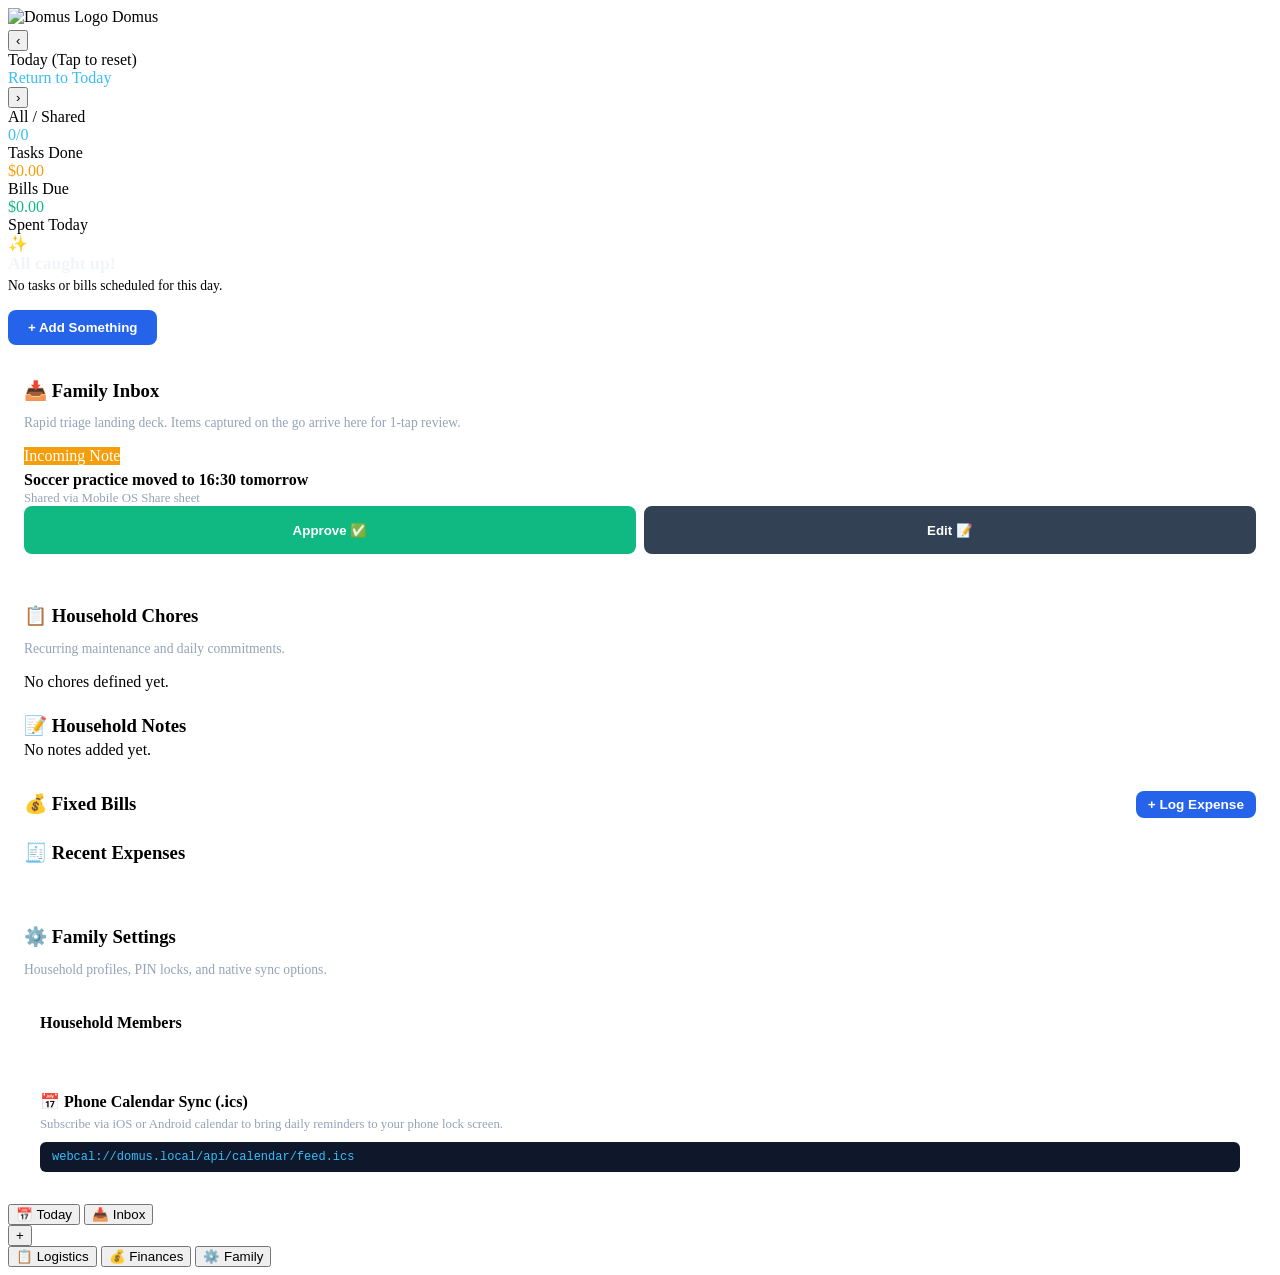
==== app/static/index.html @ 24862ac1 "feat: initial commit - Domus Phase 1 PWA foundation" ====
<!DOCTYPE html>
<html lang="en" data-theme="dark">
<head>
  <meta charset="UTF-8">
  <meta name="viewport" content="width=device-width, initial-scale=1.0, maximum-scale=1.0, user-scalable=no, viewport-fit=cover">
  <title>Domus - Your Home, Organised</title>
  
  <!-- PWA & Mobile Meta Tags -->
  <meta name="theme-color" content="#0f172a">
  <meta name="apple-mobile-web-app-capable" content="yes">
  <meta name="apple-mobile-web-app-status-bar-style" content="black-translucent">
  <link rel="manifest" href="/manifest.json">
  <link rel="icon" type="image/svg+xml" href="/static/icons/icon.svg">

  <!-- Vendored Core Libraries (100% Offline Capable) -->
  <link rel="stylesheet" href="/static/vendor/pico.min.css">
  <link rel="stylesheet" href="/static/css/app.css">
  <script src="/static/vendor/dexie.min.js"></script>
  <script src="/static/js/db.js"></script>
  <script src="/static/js/api.js"></script>
  <script defer src="/static/vendor/alpine.min.js"></script>
  <script src="/static/js/app.js"></script>
</head>
<body x-data="domusApp()">

  <!-- Sticky Top Header -->
  <header class="top-header">
    <div class="brand-title">
      <img src="/static/icons/icon.svg" class="brand-icon" alt="Domus Logo">
      <span>Domus</span>
    </div>

    <div style="display: flex; align-items: center; gap: 8px;">
      <!-- Offline Banner Pill (UX Directive 4) -->
      <span x-show="isOffline" class="offline-pill" style="display: none;" x-cloak>
        ⚡ Offline
      </span>

      <!-- Profile Avatar / Login Button -->
      <template x-if="currentMember">
        <button 
          @click="openPinModal(currentMember)" 
          class="badge-tag" 
          :style="'background: ' + currentMember.avatar_color + '; color: white; border: none; padding: 6px 12px; cursor: pointer; border-radius: 9999px; font-weight: 700;'"
          x-text="currentMember.name">
        </button>
      </template>
      <template x-if="!currentMember">
        <button 
          @click="openPinModal()" 
          class="badge-tag" 
          style="background: #334155; color: white; border: none; padding: 6px 12px; cursor: pointer; border-radius: 9999px;">
          🔑 PIN Login
        </button>
      </template>
    </div>
  </header>

  <!-- ============================================================== -->
  <!-- TAB 1: TODAY / UNIFIED TIMELINE                                -->
  <!-- ============================================================== -->
  <main x-show="activeTab === 'today'" style="padding-top: 4px;">
    <!-- Day Scrubber -->
    <div class="day-scrubber">
      <button class="scrub-btn" @click="setDate(-1)" aria-label="Previous Day">‹</button>
      <div @click="resetToToday()" style="cursor: pointer;">
        <div class="scrub-date" x-text="formatDisplayDate(currentDate)"></div>
        <div class="scrub-sub" x-show="currentDate === todayDate">Today (Tap to reset)</div>
        <div class="scrub-sub" x-show="currentDate !== todayDate" style="color: #38bdf8;">Return to Today</div>
      </div>
      <button class="scrub-btn" @click="setDate(1)" aria-label="Next Day">›</button>
    </div>

    <!-- Filter Bar: All / Shared vs Mine -->
    <div class="view-filter-bar">
      <div 
        class="filter-pill" 
        :class="{ 'active': filterView === 'all' }" 
        @click="setFilter('all')">
        All / Shared
      </div>
      <div 
        class="filter-pill" 
        :class="{ 'active': filterView === 'mine' }" 
        @click="setFilter('mine')">
        <span x-text="currentMember ? currentMember.name + '\'s View' : 'My View'"></span>
      </div>
    </div>

    <!-- Summary Metrics -->
    <div class="metrics-grid">
      <div class="metric-card">
        <div class="metric-val" style="color: #38bdf8;" x-text="timeline.summary.completed_tasks + '/' + timeline.summary.total_tasks">0/0</div>
        <div class="metric-label">Tasks Done</div>
      </div>
      <div class="metric-card">
        <div class="metric-val" style="color: #f59e0b;" x-text="formatCurrency(timeline.summary.total_due_bills_amount)">$0.00</div>
        <div class="metric-label">Bills Due</div>
      </div>
      <div class="metric-card">
        <div class="metric-val" style="color: #10b981;" x-text="formatCurrency(timeline.summary.total_spent_today)">$0.00</div>
        <div class="metric-label">Spent Today</div>
      </div>
    </div>

    <!-- Unified Chronological Stream -->
    <div class="timeline-stream">
      <template x-for="item in timeline.items" :key="item.id">
        <div 
          class="timeline-item" 
          :class="{
            'overdue': item.is_overdue,
            'due-bill': item.item_type === 'bill',
            'completed': item.is_completed
          }">
          
          <!-- Checkbox Touch Target (48x48px touch target) -->
          <template x-if="item.item_type === 'task'">
            <div class="item-check-target" @click="toggleTask(item)">
              <div class="custom-checkbox" :class="{ 'checked': item.is_completed }">
                <span x-show="item.is_completed">✓</span>
              </div>
            </div>
          </template>

          <!-- Chore Icon Target -->
          <template x-if="item.item_type === 'chore'">
            <div class="item-check-target">
              <span style="font-size: 1.3rem;">🧹</span>
            </div>
          </template>

          <!-- Bill Icon Target -->
          <template x-if="item.item_type === 'bill'">
            <div class="item-check-target">
              <span style="font-size: 1.3rem;">💳</span>
            </div>
          </template>

          <!-- Expense Icon Target -->
          <template x-if="item.item_type === 'expense'">
            <div class="item-check-target">
              <span style="font-size: 1.3rem;">🛒</span>
            </div>
          </template>

          <!-- Item Body -->
          <div class="item-content">
            <p class="item-title" :class="{ 'strikethrough': item.is_completed }" x-text="item.title"></p>
            <div class="item-meta">
              <template x-if="item.is_overdue">
                <span class="badge-tag" style="background: #ef4444; color: white;">OVERDUE</span>
              </template>
              <template x-if="item.time_str">
                <span class="badge-tag" style="background: #334155; color: #e2e8f0;" x-text="item.time_str"></span>
              </template>
              <template x-if="item.badge">
                <span 
                  class="badge-tag" 
                  :style="'background: ' + (item.badge_color || '#475569') + '; color: white;'" 
                  x-text="item.badge">
                </span>
              </template>
              <template x-if="item.category && item.item_type !== 'task'">
                <span style="color: #94a3b8;" x-text="item.category"></span>
              </template>
            </div>
          </div>

          <!-- Currency Amount (if bill or expense) -->
          <template x-if="item.amount !== null && item.amount !== undefined">
            <div class="amount-text" x-text="formatCurrency(item.amount)"></div>
          </template>
        </div>
      </template>

      <!-- Empty State -->
      <div class="empty-state" x-show="timeline.items.length === 0">
        <div class="empty-state-icon">✨</div>
        <div style="font-weight: 600; font-size: 1.1rem; color: #f1f5f9;">All caught up!</div>
        <div style="font-size: 0.85rem; margin-top: 4px;">No tasks or bills scheduled for this day.</div>
        <button 
          @click="openAddSheet('task')" 
          style="margin-top: 16px; background: #2563eb; color: white; border: none; border-radius: 8px; padding: 10px 20px; font-weight: 600; cursor: pointer;">
          + Add Something
        </button>
      </div>
    </div>
  </main>

  <!-- ============================================================== -->
  <!-- TAB 2: INBOX (TRIAGE QUEUE - UX DIRECTIVE 1 & 2)               -->
  <!-- ============================================================== -->
  <main x-show="activeTab === 'inbox'" style="padding: 16px;" x-cloak>
    <h3 style="margin-bottom: 4px;">📥 Family Inbox</h3>
    <p style="font-size: 0.85rem; color: #94a3b8; margin-bottom: 16px;">
      Rapid triage landing deck. Items captured on the go arrive here for 1-tap review.
    </p>

    <!-- Example triage cards demonstrating UX Directive 1 (48x48 touch targets) -->
    <div class="timeline-stream" style="padding: 0;">
      <div class="timeline-item" style="flex-direction: column; align-items: stretch; gap: 12px;">
        <div style="display: flex; justify-content: space-between; align-items: flex-start;">
          <div>
            <span class="badge-tag" style="background: #f59e0b; color: white; margin-bottom: 6px; display: inline-block;">Incoming Note</span>
            <div style="font-weight: 700; font-size: 1rem;">Soccer practice moved to 16:30 tomorrow</div>
            <div style="font-size: 0.8rem; color: #94a3b8; margin-top: 2px;">Shared via Mobile OS Share sheet</div>
          </div>
        </div>
        <div style="display: flex; gap: 8px;">
          <button style="flex: 1; height: 48px; background: #10b981; color: white; border: none; border-radius: 8px; font-weight: 700; cursor: pointer;">
            Approve ✅
          </button>
          <button style="flex: 1; height: 48px; background: #334155; color: white; border: none; border-radius: 8px; font-weight: 700; cursor: pointer;">
            Edit 📝
          </button>
        </div>
      </div>
    </div>
  </main>

  <!-- ============================================================== -->
  <!-- TAB 3: LOGISTICS (CHORES & NOTES)                               -->
  <!-- ============================================================== -->
  <main x-show="activeTab === 'logistics'" style="padding: 16px;" x-cloak>
    <h3 style="margin-bottom: 4px;">📋 Household Chores</h3>
    <p style="font-size: 0.85rem; color: #94a3b8; margin-bottom: 16px;">
      Recurring maintenance and daily commitments.
    </p>

    <div class="timeline-stream" style="padding: 0; margin-bottom: 24px;">
      <template x-for="chore in chores" :key="chore.id">
        <div class="timeline-item" style="justify-content: space-between;">
          <div style="display: flex; align-items: center; gap: 12px;">
            <span style="font-size: 1.4rem;">🧹</span>
            <div>
              <div style="font-weight: 600;" x-text="chore.title"></div>
              <div style="font-size: 0.75rem; color: #94a3b8;">
                <span class="badge-tag" style="background: #334155; color: white;" x-text="chore.recurrence"></span>
                <span>Due: </span><span x-text="chore.next_due_date"></span>
              </div>
            </div>
          </div>
          <button 
            @click="completeChoreItem(chore.id)"
            style="background: #10b981; color: white; border: none; padding: 8px 16px; border-radius: 8px; font-weight: 700; cursor: pointer; min-height: 44px;">
            Done ✓
          </button>
        </div>
      </template>

      <div class="empty-state" x-show="chores.length === 0">
        <div>No chores defined yet.</div>
      </div>
    </div>

    <h3 style="margin-bottom: 4px;">📝 Household Notes</h3>
    <div class="timeline-stream" style="padding: 0;">
      <template x-for="note in notes" :key="note.id">
        <div class="timeline-item" style="flex-direction: column; align-items: stretch;">
          <div style="display: flex; justify-content: space-between;">
            <div style="font-weight: 700;" x-text="note.title"></div>
            <span class="badge-tag" style="background: #334155; color: white;" x-text="note.category"></span>
          </div>
          <div style="font-size: 0.85rem; color: #cbd5e1; margin-top: 4px;" x-text="note.content"></div>
        </div>
      </template>
      <div class="empty-state" x-show="notes.length === 0">
        <div>No notes added yet.</div>
      </div>
    </div>
  </main>

  <!-- ============================================================== -->
  <!-- TAB 4: FINANCES (LEDGER & FIXED COMMITMENTS)                   -->
  <!-- ============================================================== -->
  <main x-show="activeTab === 'finances'" style="padding: 16px;" x-cloak>
    <div style="display: flex; justify-content: space-between; align-items: center; margin-bottom: 12px;">
      <h3 style="margin: 0;">💰 Fixed Bills</h3>
      <button @click="openAddSheet('expense')" style="background: #2563eb; color: white; border: none; padding: 6px 12px; border-radius: 8px; font-size: 0.85rem; font-weight: 600; cursor: pointer;">
        + Log Expense
      </button>
    </div>

    <!-- Bills List -->
    <div class="timeline-stream" style="padding: 0; margin-bottom: 24px;">
      <template x-for="bill in bills" :key="bill.id">
        <div class="timeline-item" style="justify-content: space-between;">
          <div style="display: flex; align-items: center; gap: 12px;">
            <span style="font-size: 1.4rem;">💳</span>
            <div>
              <div style="font-weight: 600;" x-text="bill.title"></div>
              <div style="font-size: 0.75rem; color: #94a3b8;">
                Due Day <span x-text="bill.due_day_of_month"></span> • <span x-text="bill.category"></span>
              </div>
            </div>
          </div>
          <div style="text-align: right;">
            <div class="amount-text" x-text="formatCurrency(bill.amount)"></div>
            <span class="badge-tag" :style="bill.is_auto_pay ? 'background: #10b981; color: white;' : 'background: #f59e0b; color: white;'" x-text="bill.is_auto_pay ? 'Auto-Pay' : 'Manual'"></span>
          </div>
        </div>
      </template>
    </div>

    <!-- Recent Expenses -->
    <h3 style="margin-bottom: 12px;">🧾 Recent Expenses</h3>
    <div class="timeline-stream" style="padding: 0;">
      <template x-for="exp in expenses" :key="exp.id">
        <div class="timeline-item" style="justify-content: space-between;">
          <div style="display: flex; align-items: center; gap: 12px;">
            <span style="font-size: 1.4rem;">🛒</span>
            <div>
              <div style="font-weight: 600;" x-text="exp.title"></div>
              <div style="font-size: 0.75rem; color: #94a3b8;">
                <span x-text="exp.date"></span> • <span x-text="exp.category"></span>
              </div>
            </div>
          </div>
          <div class="amount-text" x-text="formatCurrency(exp.amount)"></div>
        </div>
      </template>
    </div>
  </main>

  <!-- ============================================================== -->
  <!-- TAB 5: FAMILY & SETTINGS                                       -->
  <!-- ============================================================== -->
  <main x-show="activeTab === 'family'" style="padding: 16px;" x-cloak>
    <h3 style="margin-bottom: 4px;">⚙️ Family Settings</h3>
    <p style="font-size: 0.85rem; color: #94a3b8; margin-bottom: 20px;">
      Household profiles, PIN locks, and native sync options.
    </p>

    <!-- Profiles List -->
    <div class="metric-card" style="text-align: left; padding: 16px; margin-bottom: 16px;">
      <div style="font-weight: 700; font-size: 1rem; margin-bottom: 12px;">Household Members</div>
      <div style="display: flex; flex-direction: column; gap: 10px;">
        <template x-for="p in profiles" :key="p.id">
          <div style="display: flex; justify-content: space-between; align-items: center; padding: 8px 0; border-bottom: 1px solid rgba(255,255,255,0.05);">
            <div style="display: flex; align-items: center; gap: 10px;">
              <div :style="'width: 14px; height: 14px; border-radius: 50%; background: ' + p.avatar_color"></div>
              <span style="font-weight: 600;" x-text="p.name"></span>
              <span x-show="currentMember && currentMember.id === p.id" class="badge-tag" style="background: #2563eb; color: white;">Active Device</span>
            </div>
            <button 
              @click="openPinModal(p)" 
              style="background: #334155; color: white; border: none; padding: 6px 12px; border-radius: 6px; font-size: 0.8rem; cursor: pointer;">
              Switch to PIN
            </button>
          </div>
        </template>
      </div>
    </div>

    <!-- Native Webcal Feed Placeholder (Phase 4 integration) -->
    <div class="metric-card" style="text-align: left; padding: 16px;">
      <div style="font-weight: 700; font-size: 1rem; margin-bottom: 6px;">📅 Phone Calendar Sync (.ics)</div>
      <p style="font-size: 0.8rem; color: #94a3b8; margin: 0 0 10px 0;">
        Subscribe via iOS or Android calendar to bring daily reminders to your phone lock screen.
      </p>
      <code style="background: #0f172a; padding: 8px 12px; border-radius: 6px; font-size: 0.75rem; display: block; overflow-x: auto; color: #38bdf8;">
        webcal://domus.local/api/calendar/feed.ics
      </code>
    </div>
  </main>

  <!-- ============================================================== -->
  <!-- BOTTOM NAVIGATION BAR (UX DIRECTIVE 1: THUMB-ANCHORED)        -->
  <!-- ============================================================== -->
  <nav class="bottom-nav">
    <!-- Tab 1: Today -->
    <button class="nav-tab" :class="{ 'active': activeTab === 'today' }" @click="switchTab('today')">
      <span class="nav-tab-icon">📅</span>
      <span>Today</span>
    </button>

    <!-- Tab 2: Inbox -->
    <button class="nav-tab" :class="{ 'active': activeTab === 'inbox' }" @click="switchTab('inbox')">
      <span class="nav-tab-icon">📥</span>
      <span>Inbox</span>
    </button>

    <!-- Center Floating Action Button (+) -->
    <div class="center-fab-wrapper">
      <button class="center-fab" @click="openAddSheet()" aria-label="Quick Add Entry">
        +
      </button>
    </div>

    <!-- Tab 3: Logistics -->
    <button class="nav-tab" :class="{ 'active': activeTab === 'logistics' }" @click="switchTab('logistics')">
      <span class="nav-tab-icon">📋</span>
      <span>Logistics</span>
    </button>

    <!-- Tab 4: Finances -->
    <button class="nav-tab" :class="{ 'active': activeTab === 'finances' }" @click="switchTab('finances')">
      <span class="nav-tab-icon">💰</span>
      <span>Finances</span>
    </button>

    <!-- Tab 5: Family -->
    <button class="nav-tab" :class="{ 'active': activeTab === 'family' }" @click="switchTab('family')">
      <span class="nav-tab-icon">⚙️</span>
      <span>Family</span>
    </button>
  </nav>

  <!-- ============================================================== -->
  <!-- QUICK-ADD BOTTOM SHEET DRAWER (UX DIRECTIVE 1 & 2)             -->
  <!-- ============================================================== -->
  <div 
    class="bottom-sheet-backdrop" 
    x-show="isAddOpen" 
    x-transition.opacity 
    @click.self="closeAddSheet()" 
    style="display: none;" 
    x-cloak>
    
    <div class="bottom-sheet-content" x-transition:enter="transition ease-out duration-200" x-transition:enter-start="transform translate-y-full" x-transition:enter-end="transform translate-y-0">
      <div class="sheet-handle"></div>

      <!-- Quick Toggle: Task vs Expense -->
      <div class="type-toggle-tabs">
        <div class="type-tab" :class="{ 'active': addType === 'task' }" @click="addType = 'task'">
          📝 Task / Chore
        </div>
        <div class="type-tab" :class="{ 'active': addType === 'expense' }" @click="addType = 'expense'">
          💳 Ledger Expense
        </div>
      </div>

      <!-- Form: Quick Task -->
      <template x-if="addType === 'task'">
        <div>
          <label style="font-size: 0.8rem; font-weight: 600; color: #94a3b8;">Task Title</label>
          <input 
            type="text" 
            x-model="newTask.title" 
            placeholder="e.g., Pick up kids from swimming" 
            autofocus
            style="margin-bottom: 12px; height: 48px; border-radius: 8px;">

          <div style="display: flex; gap: 8px; margin-bottom: 12px;">
            <div style="flex: 1;">
              <label style="font-size: 0.8rem; font-weight: 600; color: #94a3b8;">Time (24h)</label>
              <input type="time" x-model="newTask.due_time" style="height: 48px; border-radius: 8px;">
            </div>
            <div style="flex: 1;">
              <label style="font-size: 0.8rem; font-weight: 600; color: #94a3b8;">Assignee</label>
              <select x-model="newTask.assigned_to_id" style="height: 48px; border-radius: 8px;">
                <option :value="null">Shared (All)</option>
                <template x-for="p in profiles" :key="p.id">
                  <option :value="p.id" x-text="p.name"></option>
                </template>
              </select>
            </div>
          </div>
        </div>
      </template>

      <!-- Form: Quick Expense -->
      <template x-if="addType === 'expense'">
        <div>
          <label style="font-size: 0.8rem; font-weight: 600; color: #94a3b8;">Expense Title / Payee</label>
          <input 
            type="text" 
            x-model="newExpense.title" 
            placeholder="e.g., Supermarket groceries" 
            autofocus
            style="margin-bottom: 12px; height: 48px; border-radius: 8px;">

          <div style="display: flex; gap: 8px; margin-bottom: 12px;">
            <div style="flex: 1;">
              <label style="font-size: 0.8rem; font-weight: 600; color: #94a3b8;">Amount ($)</label>
              <input type="number" step="0.01" x-model="newExpense.amount" placeholder="0.00" style="height: 48px; border-radius: 8px;">
            </div>
            <div style="flex: 1;">
              <label style="font-size: 0.8rem; font-weight: 600; color: #94a3b8;">Category</label>
              <select x-model="newExpense.category" style="height: 48px; border-radius: 8px;">
                <option value="Groceries">Groceries</option>
                <option value="Utilities">Utilities</option>
                <option value="Kids">Kids</option>
                <option value="Fuel">Fuel</option>
                <option value="General">General</option>
              </select>
            </div>
          </div>
        </div>
      </template>

      <!-- Submit Button (48px+ touch target) -->
      <button 
        class="touch-btn-submit" 
        :disabled="isSubmitting" 
        @click="submitQuickAdd()">
        <span x-text="isSubmitting ? 'Saving...' : 'Save Entry 💾'"></span>
      </button>
    </div>
  </div>

  <!-- ============================================================== -->
  <!-- PIN AUTH MODAL KEYPAD (ONE-HANDED THUMB FRIENDLY)              -->
  <!-- ============================================================== -->
  <div 
    class="bottom-sheet-backdrop" 
    x-show="isPinModalOpen" 
    x-transition.opacity 
    @click.self="closePinModal()" 
    style="display: none;" 
    x-cloak>
    
    <div class="bottom-sheet-content" style="text-align: center;">
      <div class="sheet-handle"></div>

      <!-- Member Selector -->
      <div style="display: flex; justify-content: center; gap: 12px; margin-bottom: 16px;">
        <template x-for="p in profiles" :key="p.id">
          <div 
            @click="selectProfileForLogin(p)"
            :style="'padding: 8px 16px; border-radius: 9999px; cursor: pointer; font-weight: 700; ' + 
                    (selectedProfileForPin && selectedProfileForPin.id === p.id 
                      ? 'background: ' + p.avatar_color + '; color: white;' 
                      : 'background: #334155; color: #94a3b8;')"
            x-text="p.name">
          </div>
        </template>
      </div>

      <div style="font-size: 0.9rem; color: #94a3b8;">
        Enter 4-digit PIN for <span style="font-weight: 700; color: white;" x-text="selectedProfileForPin ? selectedProfileForPin.name : 'Profile'"></span>
      </div>

      <!-- 4 PIN Dots -->
      <div class="pin-dots">
        <div class="pin-dot" :class="{ 'filled': enteredPin.length >= 1 }"></div>
        <div class="pin-dot" :class="{ 'filled': enteredPin.length >= 2 }"></div>
        <div class="pin-dot" :class="{ 'filled': enteredPin.length >= 3 }"></div>
        <div class="pin-dot" :class="{ 'filled': enteredPin.length >= 4 }"></div>
      </div>

      <!-- Error message -->
      <div x-show="pinError" style="color: #ef4444; font-size: 0.85rem; font-weight: 600; margin-bottom: 8px;" x-text="pinError"></div>

      <!-- Numeric Keypad Grid -->
      <div class="pin-pad-grid">
        <button class="pin-key" @click="enterPinDigit('1')">1</button>
        <button class="pin-key" @click="enterPinDigit('2')">2</button>
        <button class="pin-key" @click="enterPinDigit('3')">3</button>
        <button class="pin-key" @click="enterPinDigit('4')">4</button>
        <button class="pin-key" @click="enterPinDigit('5')">5</button>
        <button class="pin-key" @click="enterPinDigit('6')">6</button>
        <button class="pin-key" @click="enterPinDigit('7')">7</button>
        <button class="pin-key" @click="enterPinDigit('8')">8</button>
        <button class="pin-key" @click="enterPinDigit('9')">9</button>
        <button class="pin-key" style="background: transparent; border: none;"></button>
        <button class="pin-key" @click="enterPinDigit('0')">0</button>
        <button class="pin-key" @click="deletePinDigit()">⌫</button>
      </div>
    </div>
  </div>

</body>
</html>
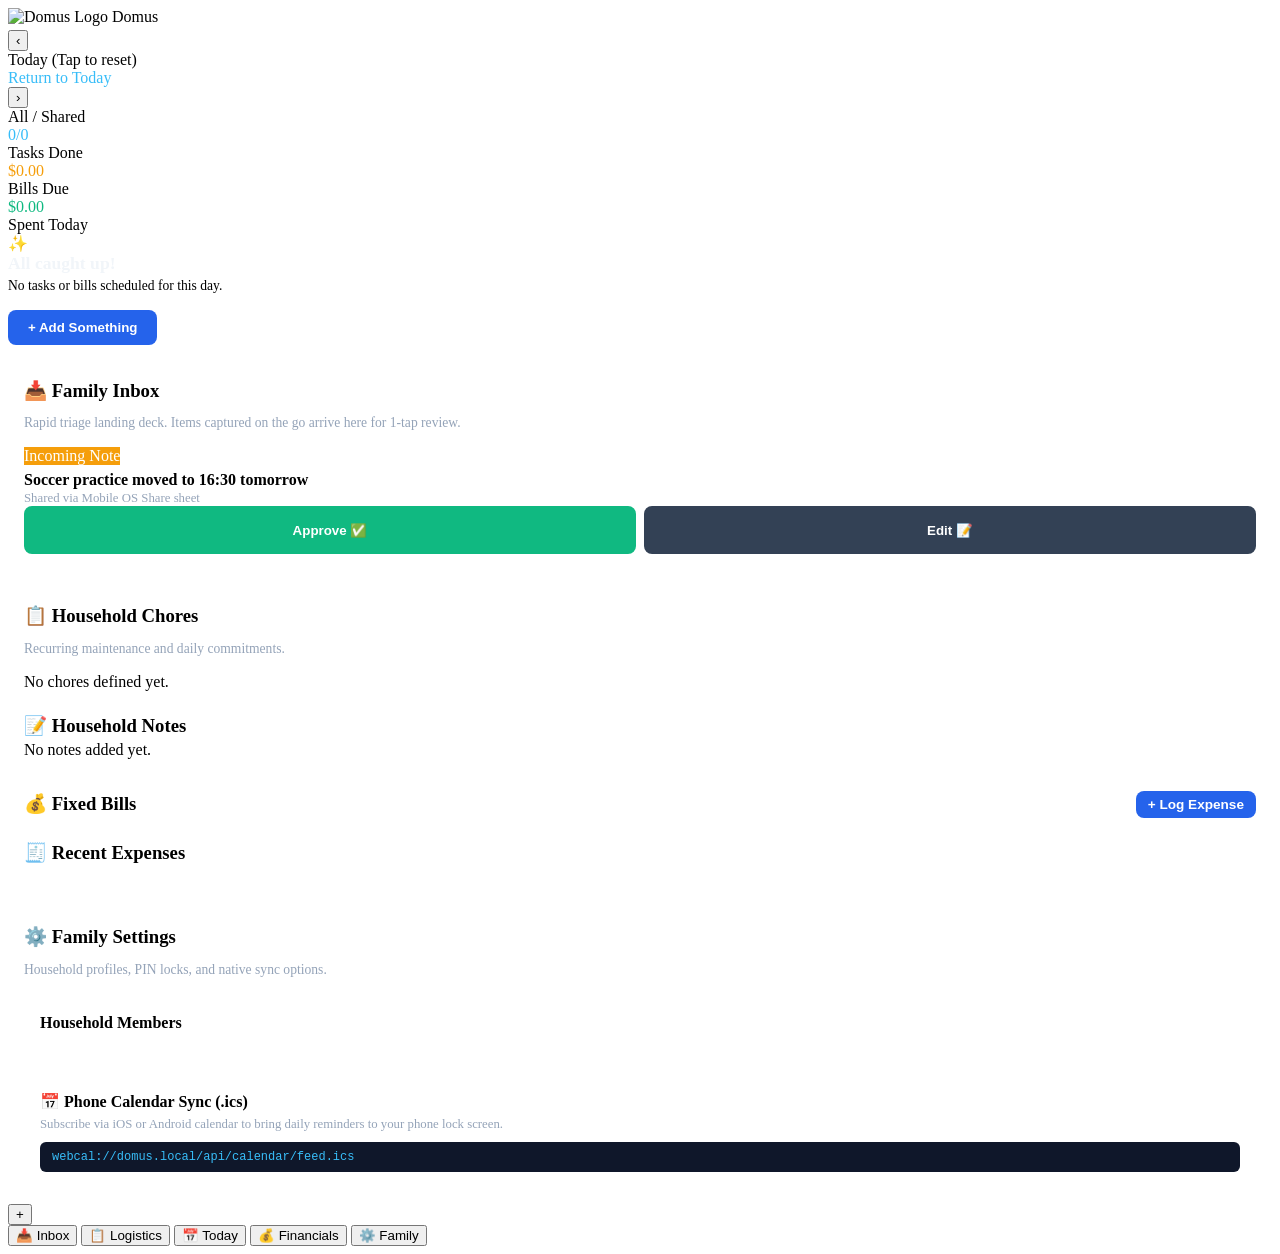
==== commit eb2c20f8: "feat(ui): reorder bottom nav to center Today and anchor floating FAB to bottom-right" ====
--- a/app/static/index.html
+++ b/app/static/index.html
@@ -365,39 +365,37 @@
     </div>
   </main>
 
+  <!-- Floating Action Button (FAB) anchored bottom-right above Family tab -->
+  <button class="floating-fab" @click="openAddSheet()" aria-label="Quick Add Entry">
+    +
+  </button>
+
   <!-- ============================================================== -->
   <!-- BOTTOM NAVIGATION BAR (UX DIRECTIVE 1: THUMB-ANCHORED)        -->
   <!-- ============================================================== -->
   <nav class="bottom-nav">
-    <!-- Tab 1: Today -->
+    <!-- Tab 1: Inbox -->
+    <button class="nav-tab" :class="{ 'active': activeTab === 'inbox' }" @click="switchTab('inbox')">
+      <span class="nav-tab-icon">📥</span>
+      <span>Inbox</span>
+    </button>
+
+    <!-- Tab 2: Logistics -->
+    <button class="nav-tab" :class="{ 'active': activeTab === 'logistics' }" @click="switchTab('logistics')">
+      <span class="nav-tab-icon">📋</span>
+      <span>Logistics</span>
+    </button>
+
+    <!-- Tab 3: Today (Center) -->
     <button class="nav-tab" :class="{ 'active': activeTab === 'today' }" @click="switchTab('today')">
       <span class="nav-tab-icon">📅</span>
       <span>Today</span>
     </button>
 
-    <!-- Tab 2: Inbox -->
-    <button class="nav-tab" :class="{ 'active': activeTab === 'inbox' }" @click="switchTab('inbox')">
-      <span class="nav-tab-icon">📥</span>
-      <span>Inbox</span>
-    </button>
-
-    <!-- Center Floating Action Button (+) -->
-    <div class="center-fab-wrapper">
-      <button class="center-fab" @click="openAddSheet()" aria-label="Quick Add Entry">
-        +
-      </button>
-    </div>
-
-    <!-- Tab 3: Logistics -->
-    <button class="nav-tab" :class="{ 'active': activeTab === 'logistics' }" @click="switchTab('logistics')">
-      <span class="nav-tab-icon">📋</span>
-      <span>Logistics</span>
-    </button>
-
-    <!-- Tab 4: Finances -->
+    <!-- Tab 4: Financials -->
     <button class="nav-tab" :class="{ 'active': activeTab === 'finances' }" @click="switchTab('finances')">
       <span class="nav-tab-icon">💰</span>
-      <span>Finances</span>
+      <span>Financials</span>
     </button>
 
     <!-- Tab 5: Family -->
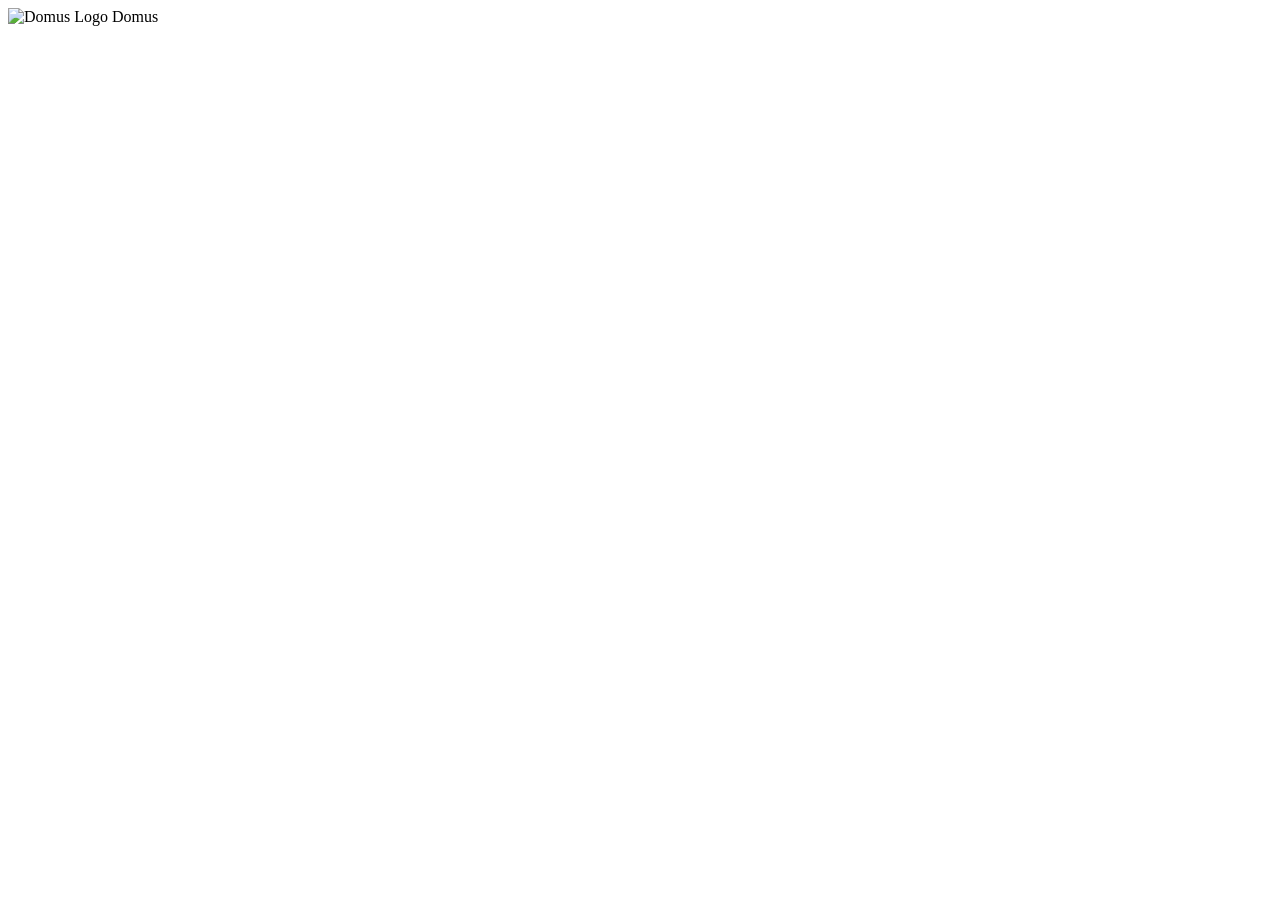
==== commit 549b8f2e: "feat(inbox): implement Phase 2 Mobile Capture Engine, Web Share Target, and Family Inbox triage" ====
--- a/app/static/index.html
+++ b/app/static/index.html
@@ -52,9 +52,31 @@
           style="background: #334155; color: white; border: none; padding: 6px 12px; cursor: pointer; border-radius: 9999px;">
           🔑 PIN Login
         </button>
-      </template>
-    </div>
   </header>
+
+  <!-- Smart PWA Installation Guidance Banner (iOS & Android) -->
+  <div x-show="showInstallBanner && !isStandalone" class="install-banner" style="display: none;" x-cloak>
+    <div style="flex: 1; min-width: 0;">
+      <template x-if="isIOS">
+        <div>
+          <div class="install-banner-text">📲 Install Domus on your iPhone</div>
+          <div class="install-banner-sub">Tap Safari's Share button (⎋) below, then select <strong>"Add to Home Screen"</strong></div>
+        </div>
+      </template>
+      <template x-if="!isIOS">
+        <div>
+          <div class="install-banner-text">📲 Install Domus on Home Screen</div>
+          <div class="install-banner-sub">Enables OS Share Target & 1-tap parent access</div>
+        </div>
+      </template>
+    </div>
+    <div style="display: flex; gap: 8px; align-items: center; flex-shrink: 0;">
+      <template x-if="!isIOS && canInstallPrompt">
+        <button class="install-action-btn" @click="triggerAndroidInstall()">Install</button>
+      </template>
+      <button @click="dismissInstallBanner()" style="background: transparent; border: none; color: #94a3b8; font-size: 1.1rem; padding: 4px; cursor: pointer;">✕</button>
+    </div>
+  </div>
 
   <!-- ============================================================== -->
   <!-- TAB 1: TODAY / UNIFIED TIMELINE                                -->
@@ -192,28 +214,113 @@
   <!-- TAB 2: INBOX (TRIAGE QUEUE - UX DIRECTIVE 1 & 2)               -->
   <!-- ============================================================== -->
   <main x-show="activeTab === 'inbox'" style="padding: 16px;" x-cloak>
-    <h3 style="margin-bottom: 4px;">📥 Family Inbox</h3>
-    <p style="font-size: 0.85rem; color: #94a3b8; margin-bottom: 16px;">
-      Rapid triage landing deck. Items captured on the go arrive here for 1-tap review.
-    </p>
-
-    <!-- Example triage cards demonstrating UX Directive 1 (48x48 touch targets) -->
+    <div style="display: flex; justify-content: space-between; align-items: flex-end; margin-bottom: 12px;">
+      <div>
+        <h3 style="margin: 0; font-size: 1.25rem;">📥 Family Inbox</h3>
+        <p style="font-size: 0.8rem; color: #94a3b8; margin: 2px 0 0 0;">
+          <span x-text="inboxPendingCount"></span> item(s) pending review
+        </p>
+      </div>
+    </div>
+
+    <!-- Quick Capture Action Buttons (Channel B: iOS & Android Parity) -->
+    <div class="inbox-actions-row">
+      <button class="inbox-action-pill" @click="pasteFromClipboard()">
+        <span>📋</span>
+        <span>Paste Clipboard</span>
+      </button>
+      <button class="inbox-action-pill" @click="$refs.inboxFileInput.click()" :disabled="isUploadingInbox">
+        <span>📎</span>
+        <span x-text="isUploadingInbox ? 'Uploading...' : 'Add Photo / PDF'"></span>
+      </button>
+      <!-- Hidden file input for native camera / document picker -->
+      <input 
+        type="file" 
+        x-ref="inboxFileInput" 
+        @change="handleFileUpload($event)" 
+        accept="image/*,application/pdf" 
+        style="display: none;">
+    </div>
+
+    <!-- Triage Cards Stream -->
     <div class="timeline-stream" style="padding: 0;">
-      <div class="timeline-item" style="flex-direction: column; align-items: stretch; gap: 12px;">
-        <div style="display: flex; justify-content: space-between; align-items: flex-start;">
+      <template x-for="item in inboxItems" :key="item.id">
+        <div class="inbox-card">
+          <!-- Card Header -->
+          <div style="display: flex; justify-content: space-between; align-items: center;">
+            <div style="display: flex; gap: 6px; align-items: center;">
+              <span 
+                class="badge-tag" 
+                style="background: #f59e0b; color: white;" 
+                x-text="item.item_type === 'link' ? '🔗 Link' : (item.item_type === 'image' ? '📸 Photo' : (item.item_type === 'document' ? '📄 PDF' : '📝 Text'))">
+              </span>
+              <span class="badge-tag" style="background: #334155; color: #cbd5e1;" x-text="item.source === 'share_target' ? 'OS Share' : 'Captured'"></span>
+            </div>
+            <span style="font-size: 0.75rem; color: #64748b;" x-text="item.created_at ? item.created_at.substring(11, 16) : ''"></span>
+          </div>
+
+          <!-- Card Body / Previews -->
           <div>
-            <span class="badge-tag" style="background: #f59e0b; color: white; margin-bottom: 6px; display: inline-block;">Incoming Note</span>
-            <div style="font-weight: 700; font-size: 1rem;">Soccer practice moved to 16:30 tomorrow</div>
-            <div style="font-size: 0.8rem; color: #94a3b8; margin-top: 2px;">Shared via Mobile OS Share sheet</div>
-          </div>
-        </div>
-        <div style="display: flex; gap: 8px;">
-          <button style="flex: 1; height: 48px; background: #10b981; color: white; border: none; border-radius: 8px; font-weight: 700; cursor: pointer;">
-            Approve ✅
-          </button>
-          <button style="flex: 1; height: 48px; background: #334155; color: white; border: none; border-radius: 8px; font-weight: 700; cursor: pointer;">
-            Edit 📝
-          </button>
+            <div style="font-weight: 700; font-size: 0.95rem; margin-bottom: 4px;" x-text="item.title"></div>
+            
+            <!-- Link Preview -->
+            <template x-if="item.item_type === 'link'">
+              <div class="inbox-link-preview">
+                <a :href="item.raw_content" target="_blank" style="color: #38bdf8; font-size: 0.8rem; word-break: break-all; text-decoration: none;" x-text="item.raw_content"></a>
+              </div>
+            </template>
+
+            <!-- Image Preview -->
+            <template x-if="item.item_type === 'image' && item.file_name">
+              <div style="margin-top: 6px;">
+                <img :src="'/api/inbox/files/' + item.file_name" class="inbox-preview-img" alt="Captured Photo">
+                <div style="font-size: 0.7rem; color: #94a3b8; margin-top: 4px;" x-text="formatFileSize(item.file_size)"></div>
+              </div>
+            </template>
+
+            <!-- PDF Preview -->
+            <template x-if="item.item_type === 'document' && item.file_name">
+              <div class="inbox-link-preview" style="display: flex; justify-content: space-between; align-items: center;">
+                <div style="display: flex; align-items: center; gap: 8px;">
+                  <span style="font-size: 1.25rem;">📄</span>
+                  <div>
+                    <div style="font-weight: 600; font-size: 0.85rem;" x-text="item.file_name"></div>
+                    <div style="font-size: 0.7rem; color: #94a3b8;" x-text="formatFileSize(item.file_size)"></div>
+                  </div>
+                </div>
+                <a :href="'/api/inbox/files/' + item.file_name" target="_blank" style="font-size: 0.8rem; color: #38bdf8; text-decoration: none; padding: 4px 8px; background: #1e293b; border-radius: 6px;">View ↗</a>
+              </div>
+            </template>
+
+            <!-- Text Preview -->
+            <template x-if="item.item_type === 'text' && item.raw_content && item.raw_content !== item.title">
+              <div style="font-size: 0.85rem; color: #cbd5e1; margin-top: 4px; background: rgba(15,23,42,0.4); padding: 8px 10px; border-radius: 8px;" x-text="item.raw_content"></div>
+            </template>
+          </div>
+
+          <!-- Action Buttons (UX Directive 1: 48px touch targets) -->
+          <div style="display: flex; gap: 8px; margin-top: 4px;">
+            <button 
+              @click="openTriage(item)"
+              style="flex: 2; height: 48px; background: #10b981; color: white; border: none; border-radius: 8px; font-weight: 700; cursor: pointer; display: flex; align-items: center; justify-content: center; gap: 6px;">
+              <span>Convert / Approve</span>
+              <span>✅</span>
+            </button>
+            <button 
+              @click="dismissItem(item)"
+              style="flex: 1; height: 48px; background: #334155; color: #94a3b8; border: none; border-radius: 8px; font-weight: 700; cursor: pointer;">
+              Dismiss ✕
+            </button>
+          </div>
+        </div>
+      </template>
+
+      <!-- Empty State -->
+      <div class="empty-state" x-show="inboxItems.length === 0">
+        <div class="empty-state-icon">📥</div>
+        <div style="font-weight: 600; font-size: 1.1rem; color: #f1f5f9;">Family Inbox is clear!</div>
+        <div style="font-size: 0.85rem; margin-top: 4px;">
+          Items shared from your mobile OS Share sheet or clipboard appear here for 1-tap review.
         </div>
       </div>
     </div>
@@ -353,6 +460,30 @@
       </div>
     </div>
 
+    <!-- PWA Installation Guide Card (Family Tab) -->
+    <div class="metric-card" style="text-align: left; padding: 16px; margin-bottom: 16px;">
+      <div style="font-weight: 700; font-size: 1rem; margin-bottom: 6px;">📲 Mobile App Installation</div>
+      <p style="font-size: 0.8rem; color: #94a3b8; margin: 0 0 10px 0;">
+        Install Domus to your home screen to enable the native OS Share Target and offline access.
+      </p>
+      <template x-if="isStandalone">
+        <span class="badge-tag" style="background: #10b981; color: white;">✓ App Installed on this Device</span>
+      </template>
+      <template x-if="!isStandalone && isIOS">
+        <div style="font-size: 0.8rem; background: #0f172a; padding: 10px; border-radius: 8px; color: #38bdf8; line-height: 1.4;">
+          Tap Safari's Share button (⎋) below, then select <strong>"Add to Home Screen"</strong> (+) to install.
+        </div>
+      </template>
+      <template x-if="!isStandalone && !isIOS">
+        <button 
+          @click="triggerAndroidInstall()" 
+          class="install-action-btn" 
+          style="width: 100%; height: 44px;">
+          Install Domus App
+        </button>
+      </template>
+    </div>
+
     <!-- Native Webcal Feed Placeholder (Phase 4 integration) -->
     <div class="metric-card" style="text-align: left; padding: 16px;">
       <div style="font-weight: 700; font-size: 1rem; margin-bottom: 6px;">📅 Phone Calendar Sync (.ics)</div>
@@ -376,7 +507,10 @@
   <nav class="bottom-nav">
     <!-- Tab 1: Inbox -->
     <button class="nav-tab" :class="{ 'active': activeTab === 'inbox' }" @click="switchTab('inbox')">
-      <span class="nav-tab-icon">📥</span>
+      <div style="position: relative;">
+        <span class="nav-tab-icon">📥</span>
+        <span x-show="inboxPendingCount > 0" class="inbox-badge-dot" x-text="inboxPendingCount"></span>
+      </div>
       <span>Inbox</span>
     </button>
 
@@ -432,22 +566,24 @@
       <!-- Form: Quick Task -->
       <template x-if="addType === 'task'">
         <div>
-          <label style="font-size: 0.8rem; font-weight: 600; color: #94a3b8;">Task Title</label>
-          <input 
-            type="text" 
-            x-model="newTask.title" 
-            placeholder="e.g., Pick up kids from swimming" 
-            autofocus
-            style="margin-bottom: 12px; height: 48px; border-radius: 8px;">
-
-          <div style="display: flex; gap: 8px; margin-bottom: 12px;">
-            <div style="flex: 1;">
-              <label style="font-size: 0.8rem; font-weight: 600; color: #94a3b8;">Time (24h)</label>
-              <input type="time" x-model="newTask.due_time" style="height: 48px; border-radius: 8px;">
-            </div>
-            <div style="flex: 1;">
-              <label style="font-size: 0.8rem; font-weight: 600; color: #94a3b8;">Assignee</label>
-              <select x-model="newTask.assigned_to_id" style="height: 48px; border-radius: 8px;">
+          <div class="domus-form-group">
+            <label class="domus-label">Task Title</label>
+            <input 
+              type="text" 
+              class="domus-input"
+              x-model="newTask.title" 
+              placeholder="e.g., Pick up kids from swimming" 
+              autofocus>
+          </div>
+
+          <div class="domus-form-row">
+            <div class="domus-form-col">
+              <label class="domus-label">Time (24h)</label>
+              <input type="time" class="domus-input" x-model="newTask.due_time">
+            </div>
+            <div class="domus-form-col">
+              <label class="domus-label">Assignee</label>
+              <select class="domus-select" x-model="newTask.assigned_to_id">
                 <option :value="null">Shared (All)</option>
                 <template x-for="p in profiles" :key="p.id">
                   <option :value="p.id" x-text="p.name"></option>
@@ -461,22 +597,29 @@
       <!-- Form: Quick Expense -->
       <template x-if="addType === 'expense'">
         <div>
-          <label style="font-size: 0.8rem; font-weight: 600; color: #94a3b8;">Expense Title / Payee</label>
-          <input 
-            type="text" 
-            x-model="newExpense.title" 
-            placeholder="e.g., Supermarket groceries" 
-            autofocus
-            style="margin-bottom: 12px; height: 48px; border-radius: 8px;">
-
-          <div style="display: flex; gap: 8px; margin-bottom: 12px;">
-            <div style="flex: 1;">
-              <label style="font-size: 0.8rem; font-weight: 600; color: #94a3b8;">Amount ($)</label>
-              <input type="number" step="0.01" x-model="newExpense.amount" placeholder="0.00" style="height: 48px; border-radius: 8px;">
-            </div>
-            <div style="flex: 1;">
-              <label style="font-size: 0.8rem; font-weight: 600; color: #94a3b8;">Category</label>
-              <select x-model="newExpense.category" style="height: 48px; border-radius: 8px;">
+          <div class="domus-form-group">
+            <label class="domus-label">Expense Title / Payee</label>
+            <input 
+              type="text" 
+              class="domus-input"
+              x-model="newExpense.title" 
+              placeholder="e.g., Supermarket groceries" 
+              autofocus>
+          </div>
+
+          <div class="domus-form-row">
+            <div class="domus-form-col">
+              <label class="domus-label">Amount ($)</label>
+              <input 
+                type="number" 
+                step="0.01" 
+                class="domus-input"
+                x-model="newExpense.amount" 
+                placeholder="0.00">
+            </div>
+            <div class="domus-form-col">
+              <label class="domus-label">Category</label>
+              <select class="domus-select" x-model="newExpense.category">
                 <option value="Groceries">Groceries</option>
                 <option value="Utilities">Utilities</option>
                 <option value="Kids">Kids</option>
@@ -559,5 +702,126 @@
     </div>
   </div>
 
+  <!-- ============================================================== -->
+  <!-- INBOX TRIAGE CONVERSION DRAWER                                 -->
+  <!-- ============================================================== -->
+  <div 
+    class="bottom-sheet-backdrop" 
+    x-show="isTriageOpen" 
+    x-transition.opacity 
+    @click.self="closeTriage()" 
+    style="display: none;" 
+    x-cloak>
+    
+    <div class="bottom-sheet-content" x-transition:enter="transition ease-out duration-200" x-transition:enter-start="transform translate-y-full" x-transition:enter-end="transform translate-y-0">
+      <div class="sheet-handle"></div>
+
+      <div style="display: flex; justify-content: space-between; align-items: center; margin-bottom: 14px;">
+        <h3 style="margin: 0; font-size: 1.15rem;">Convert Inbox Item</h3>
+        <button @click="closeTriage()" style="background: transparent; border: none; color: #94a3b8; font-size: 1.2rem; cursor: pointer; padding: 4px;">✕</button>
+      </div>
+
+      <!-- 3-Way Target Toggle: Task | Expense | Note -->
+      <div class="type-toggle-tabs">
+        <div class="type-tab" :class="{ 'active': triageForm.target_type === 'task' }" @click="triageForm.target_type = 'task'">
+          📝 Task
+        </div>
+        <div class="type-tab" :class="{ 'active': triageForm.target_type === 'expense' }" @click="triageForm.target_type = 'expense'">
+          💳 Expense
+        </div>
+        <div class="type-tab" :class="{ 'active': triageForm.target_type === 'note' }" @click="triageForm.target_type = 'note'">
+          📄 Note
+        </div>
+      </div>
+
+      <!-- Conversion: Task Fields -->
+      <template x-if="triageForm.target_type === 'task'">
+        <div>
+          <div class="domus-form-group">
+            <label class="domus-label">Task Title</label>
+            <input type="text" class="domus-input" x-model="triageForm.title">
+          </div>
+          <div class="domus-form-row">
+            <div class="domus-form-col">
+              <label class="domus-label">Due Date</label>
+              <input type="date" class="domus-input" x-model="triageForm.due_date">
+            </div>
+            <div class="domus-form-col">
+              <label class="domus-label">Time (24h)</label>
+              <input type="time" class="domus-input" x-model="triageForm.due_time">
+            </div>
+          </div>
+          <div class="domus-form-row">
+            <div class="domus-form-col">
+              <label class="domus-label">Priority</label>
+              <select class="domus-select" x-model="triageForm.priority">
+                <option value="normal">Normal</option>
+                <option value="urgent">Urgent</option>
+                <option value="low">Low</option>
+              </select>
+            </div>
+            <div class="domus-form-col">
+              <label class="domus-label">Assignee</label>
+              <select class="domus-select" x-model="triageForm.assigned_to_id">
+                <option :value="null">Shared (All)</option>
+                <template x-for="p in profiles" :key="p.id">
+                  <option :value="p.id" x-text="p.name"></option>
+                </template>
+              </select>
+            </div>
+          </div>
+        </div>
+      </template>
+
+      <!-- Conversion: Expense Fields -->
+      <template x-if="triageForm.target_type === 'expense'">
+        <div>
+          <div class="domus-form-group">
+            <label class="domus-label">Merchant / Payee</label>
+            <input type="text" class="domus-input" x-model="triageForm.title">
+          </div>
+          <div class="domus-form-row">
+            <div class="domus-form-col">
+              <label class="domus-label">Amount ($)</label>
+              <input type="number" step="0.01" class="domus-input" x-model="triageForm.amount" placeholder="0.00">
+            </div>
+            <div class="domus-form-col">
+              <label class="domus-label">Category</label>
+              <select class="domus-select" x-model="triageForm.category">
+                <option value="Groceries">Groceries</option>
+                <option value="Utilities">Utilities</option>
+                <option value="Kids">Kids</option>
+                <option value="Fuel">Fuel</option>
+                <option value="General">General</option>
+              </select>
+            </div>
+          </div>
+        </div>
+      </template>
+
+      <!-- Conversion: Note Fields -->
+      <template x-if="triageForm.target_type === 'note'">
+        <div>
+          <div class="domus-form-group">
+            <label class="domus-label">Note Title</label>
+            <input type="text" class="domus-input" x-model="triageForm.title">
+          </div>
+          <div class="domus-form-group">
+            <label class="domus-label">Content / Details</label>
+            <textarea class="domus-input" style="height: 90px; padding: 10px;" x-model="triageForm.content"></textarea>
+          </div>
+        </div>
+      </template>
+
+      <!-- Submit Conversion Button -->
+      <button 
+        class="touch-btn-submit" 
+        :disabled="isSubmitting" 
+        @click="submitTriage()">
+        <span x-text="isSubmitting ? 'Converting...' : 'Confirm Conversion 🚀'"></span>
+      </button>
+    </div>
+  </div>
+
 </body>
 </html>
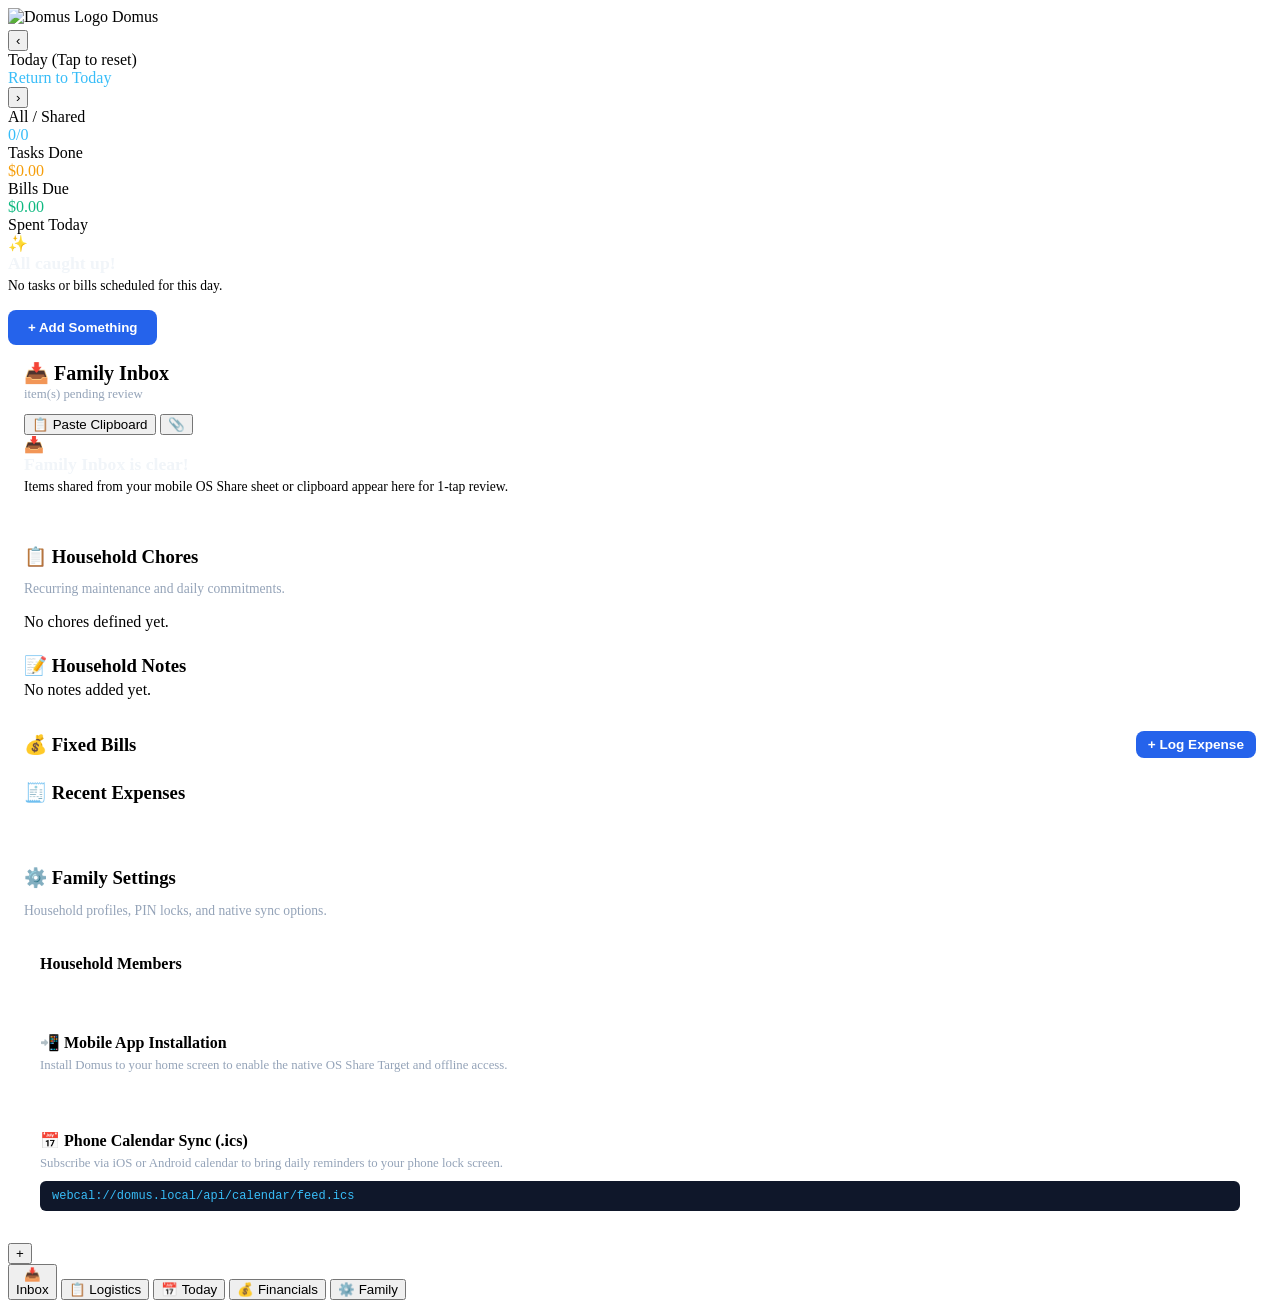
==== commit 40c8ffa0: "fix(html): close template and header flex div in index.html to restore body DOM rendering" ====
--- a/app/static/index.html
+++ b/app/static/index.html
@@ -52,6 +52,8 @@
           style="background: #334155; color: white; border: none; padding: 6px 12px; cursor: pointer; border-radius: 9999px;">
           🔑 PIN Login
         </button>
+      </template>
+    </div>
   </header>
 
   <!-- Smart PWA Installation Guidance Banner (iOS & Android) -->
